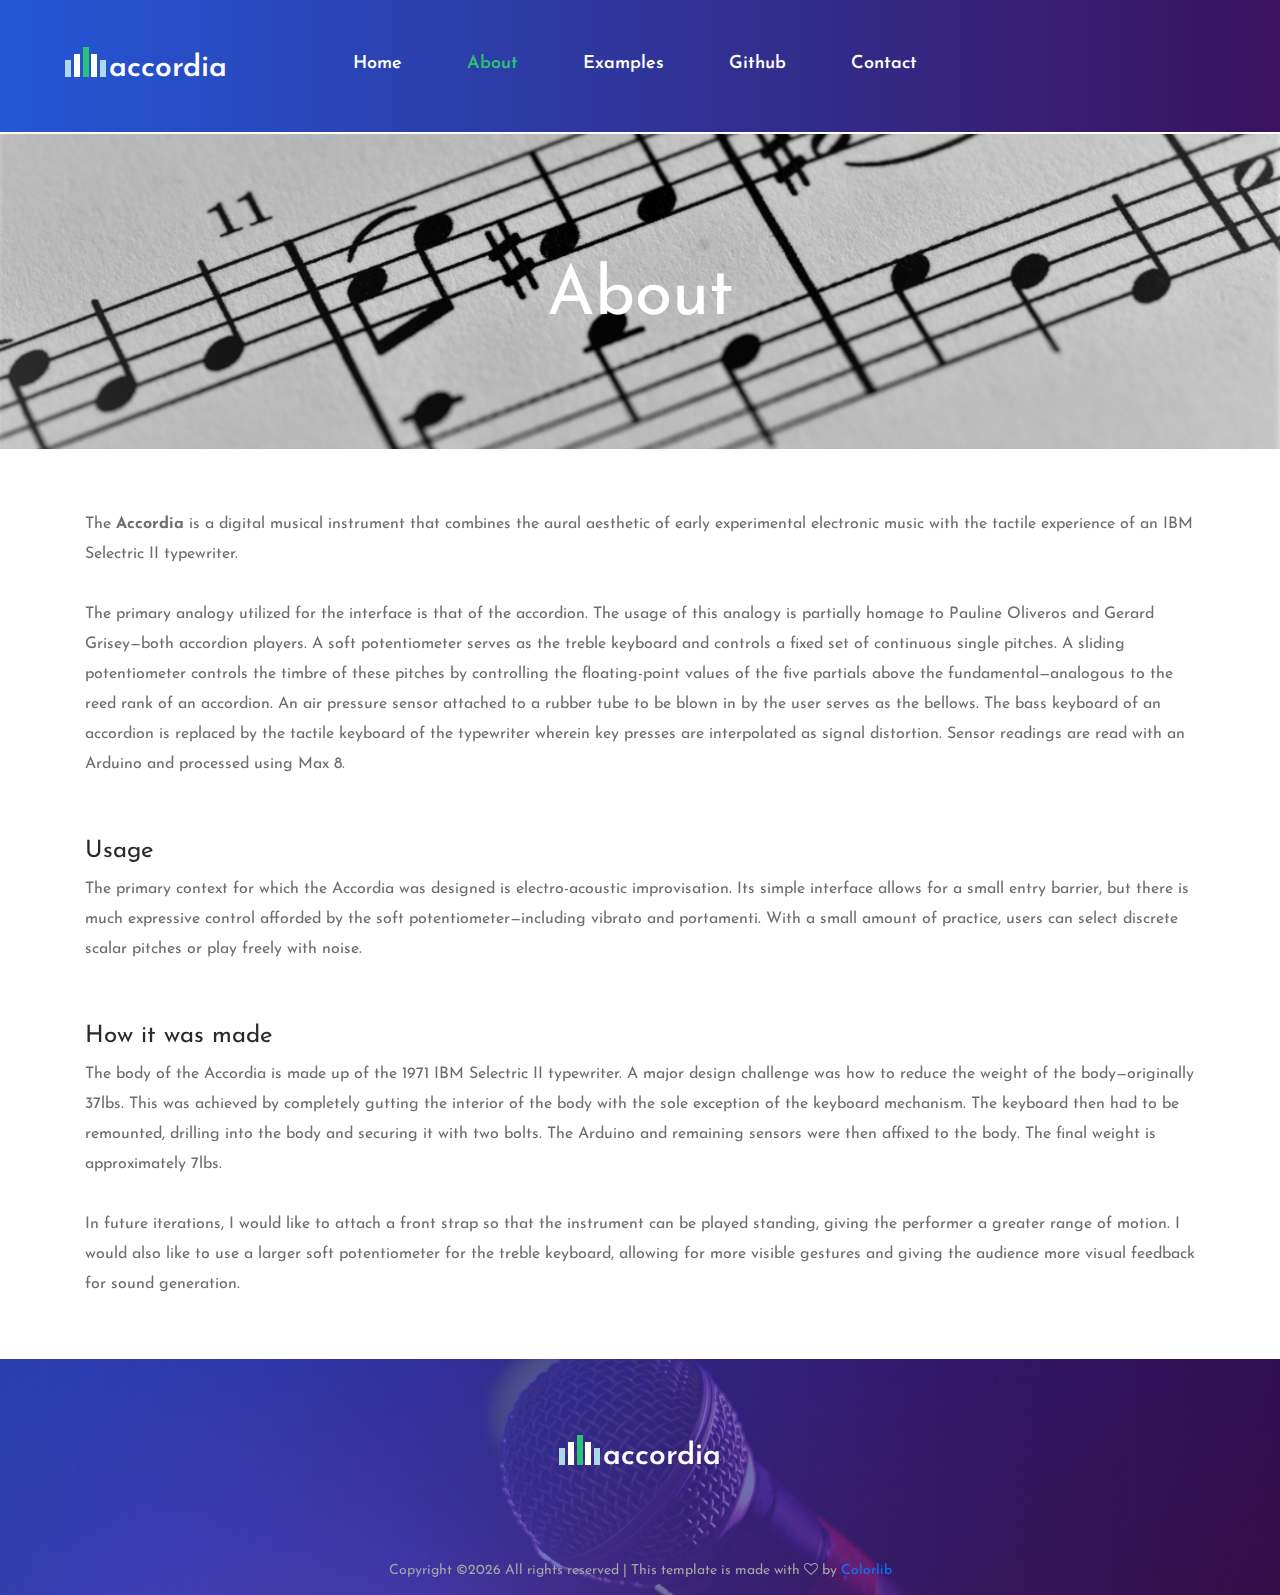
==== docs/about.html @ 92a19fb2 "Added docs" ====
<!DOCTYPE html>
<html lang="en">
<head>
<title>About</title>
<meta charset="utf-8">
<meta http-equiv="X-UA-Compatible" content="IE=edge">
<meta name="description" content="Music template project">
<meta name="viewport" content="width=device-width, initial-scale=1">
<link rel="stylesheet" type="text/css" href="styles/bootstrap-4.1.2/bootstrap.min.css">
<link href="plugins/font-awesome-4.7.0/css/font-awesome.min.css" rel="stylesheet" type="text/css">
<link rel="stylesheet" type="text/css" href="styles/elements.css">
<link rel="stylesheet" type="text/css" href="styles/elements_responsive.css">
</head>
<body>

<div class="super_container">
	
	<!-- Header -->

<header class="header">
	<div class="container">
		<div class="row">
			<div class="col">
				<div class="header_content d-flex flex-row align-items-center justify-content-center">

					<!-- Logo -->
					<div class="logo">
						<a href="#" class="d-flex flex-row align-items-end justify-content-start">
							<span class="logo_bars d-flex flex-row align-items-end justify-content-between"><span></span><span></span><span></span><span></span><span></span></span>
							<span class="logo_text">accordia</span>
						</a>
					</div>

					<!-- Main Navigation -->
					<nav class="main_nav">
						<ul class="d-flex flex-row align-items-center justify-content-start">
							<li><a href="index.html">Home</a></li>
							<li><a style="color: #2ac275;" href="about.html">About</a></li>
							<li><a href="implementation.html">Examples</a></li>
							<li><a href="https://github.com/c-roberts/accordia">Github</a></li>
							<li><a href="contact.html">Contact</a></li>
						</ul>
					</nav>

				</div>
			</div>
		</div>
	</div>
</header>

	<!-- Menu -->

	<div class="menu">
			<div class="menu_container">
				<div class="menu_background"></div>
				<div class="menu_close"><i class="fa fa-times" aria-hidden="true"></i></div>
				<div class="menu_content d-flex flex-column align-items-center justify-content-start">
					<nav class="menu_nav">
						<ul class="d-flex flex-column align-items-center justify-content-start">
							<li><a href="index.html">Home</a></li>
							<li><a href="artists.html">Artists</a></li>
							<li><a href="#">Download Music</a></li>
							<li><a href="blog.html">News</a></li>
							<li><a href="contact.html">Contact</a></li>
						</ul>
					</nav>
				</div>
			</div>
		</div>



	<!-- Home -->

	<div class="home">
		<div class="parallax_background parallax-window" data-parallax="scroll" data-image-src="images/background2.jpg" data-speed="0.8"></div>
		<div class="home_container">
			<div class="container">
				<div class="row">
					<div class="col">
						<div class="home_content text-center">
							<div class="home_title">About</div>
						</div>
					</div>
				</div>
			</div>
		</div>
	</div>

	<!-- Text Area -->

	<div class="elements">
		<div class="container">
			<div id="text-area">
				<p>
				The <b>Accordia</b> is a digital musical instrument that combines the aural aesthetic of 
				early experimental electronic music with the tactile experience of an IBM Selectric II typewriter. 
				<br><br>The primary analogy utilized for the interface is that of the accordion. The usage of 
				this analogy is partially homage to Pauline Oliveros and Gerard Grisey—both accordion players. 
				A soft potentiometer serves as the treble keyboard and controls a fixed set of continuous single
				pitches. A sliding potentiometer controls the timbre of these pitches by controlling the floating-point 
				values of the five partials above the fundamental—analogous to the reed rank of an accordion. An air 
				pressure sensor attached to a rubber tube to be blown in by the user serves as the bellows. The bass 
				keyboard of an accordion is replaced by the tactile keyboard of the typewriter wherein key presses 
				are interpolated as signal distortion. Sensor readings are read with an Arduino and processed using Max 8.
				</p><br><br>
				<h3>Usage</h3>
				<p>The primary context for which the Accordia was designed is electro-acoustic improvisation. 
				Its simple interface allows for a small entry barrier, but there is much expressive control afforded
				by the soft potentiometer—including vibrato and portamenti. With a small amount of practice, users can
				select discrete scalar pitches or play freely with noise. 
				</p><br><br>
				
				<h3>How it was made</h3>
				<p>
				The body of the Accordia is made up of the 1971 IBM Selectric II typewriter.
				A major design challenge was how to reduce the weight of the body—originally 37lbs.
				This was achieved by completely gutting the interior of the body with the sole exception 
				of the keyboard mechanism. The keyboard then had to be remounted, drilling into the body and securing it with two bolts. The Arduino and remaining sensors were then affixed to the body. The final weight is approximately 7lbs.
				<br><br>In future iterations, I would like to attach a front strap so that the instrument can be played standing, 
				giving the performer a greater range of motion. I would also like to use a larger soft potentiometer for the treble keyboard, allowing for more visible gestures and giving the audience more visual feedback for sound generation.

			</p>
			</div>

		</div>
	</div>

	<!-- Footer -->

	<footer class="footer">
		<div class="background_image" style="background-image:url(images/footer.jpg)"></div>
		<div class="footer_content">
			<div class="container">
				<div class="row">
					<div class="col text-center">

						<!-- Logo -->
						<div class="logo">
							<a href="#" class="d-flex flex-row align-items-end justify-content-start">
								<span class="logo_bars d-flex flex-row align-items-end justify-content-between"><span></span><span></span><span></span><span></span><span></span></span>
								<span class="logo_text">accordia</span>
							</a>
						</div>



					</div>
				</div>
			</div>
		</div>
		<div class="footer_bar">
			<div class="container">
				<div class="row">
					<div class="col">
						<div class="copyright text-center"><!-- Link back to Colorlib can't be removed. Template is licensed under CC BY 3.0. -->
Copyright &copy;<script>document.write(new Date().getFullYear());</script> All rights reserved | This template is made with <i class="fa fa-heart-o" aria-hidden="true"></i> by <a href="https://colorlib.com" target="_blank">Colorlib</a>
<!-- Link back to Colorlib can't be removed. Template is licensed under CC BY 3.0. --></div>
					</div>
				</div>
			</div>
		</div>
			
	</footer>
</div>

<script src="js/jquery-3.3.1.min.js"></script>
<script src="styles/bootstrap-4.1.2/popper.js"></script>
<script src="styles/bootstrap-4.1.2/bootstrap.min.js"></script>
<script src="plugins/greensock/TweenMax.min.js"></script>
<script src="plugins/greensock/TimelineMax.min.js"></script>
<script src="plugins/scrollmagic/ScrollMagic.min.js"></script>
<script src="plugins/greensock/animation.gsap.min.js"></script>
<script src="plugins/greensock/ScrollToPlugin.min.js"></script>
<script src="plugins/jPlayer/jquery.jplayer.min.js"></script>
<script src="plugins/jPlayer/jplayer.playlist.min.js"></script>
<script src="plugins/easing/easing.js"></script>
<script src="plugins/progressbar/progressbar.min.js"></script>
<script src="plugins/parallax-js-master/parallax.min.js"></script>
<script src="plugins/scrollTo/jquery.scrollTo.min.js"></script>
<script src="plugins/jquery-circle-progress-1.2.2/circle-progress.js"></script>
<script src="js/elements.js"></script>
</body>
</html>
---- docs/styles/elements.css ----
@charset "utf-8";
/* CSS Document */

/******************************

[Table of Contents]

1. Fonts
2. Body and some general stuff
3. Header
4. Menu
5. Home
6. Elements
	6.1 Buttons
	6.2 Accordions
	6.3 Tabs
	6.4 Loaders
	6.5 Milestones
	6.6 Icon Boxes
7. Footer


******************************/

/***********
1. Fonts
***********/

@import url('https://fonts.googleapis.com/css?family=Josefin+Sans:300,400,600,700');

/*********************************
2. Body and some general stuff
*********************************/

*
{
	margin: 0;
	padding: 0;
	-webkit-font-smoothing: antialiased;
	-webkit-text-shadow: rgba(0,0,0,.01) 0 0 1px;
	text-shadow: rgba(0,0,0,.01) 0 0 1px;
}
body
{
	font-family: 'Josefin Sans', sans-serif;
	font-size: 14px;
	font-weight: 400;
	background: #FFFFFF;
	color: #a5a5a5;
}
div
{
	display: block;
	position: relative;
	-webkit-box-sizing: border-box;
    -moz-box-sizing: border-box;
    box-sizing: border-box;
}
ul
{

}

p
{
	font-family: 'Josefin Sans', sans-serif;
	font-size: 16px;
	line-height: 1.875;
	font-weight: 400;
	color: #6d6d6d;
	-webkit-font-smoothing: antialiased;
	-webkit-text-shadow: rgba(0,0,0,.01) 0 0 1px;
	text-shadow: rgba(0,0,0,.01) 0 0 1px;
}
p a
{
	display: inline;
	position: relative;
	color: inherit;
	border-bottom: solid 1px #ffa07f;
	-webkit-transition: all 200ms ease;
	-moz-transition: all 200ms ease;
	-ms-transition: all 200ms ease;
	-o-transition: all 200ms ease;
	transition: all 200ms ease;
}
p:last-of-type
{
	margin-bottom: 0;
}
a
{
	-webkit-transition: all 200ms ease;
	-moz-transition: all 200ms ease;
	-ms-transition: all 200ms ease;
	-o-transition: all 200ms ease;
	transition: all 200ms ease;
}
a, a:hover, a:visited, a:active, a:link
{
	text-decoration: none;
	-webkit-font-smoothing: antialiased;
	-webkit-text-shadow: rgba(0,0,0,.01) 0 0 1px;
	text-shadow: rgba(0,0,0,.01) 0 0 1px;
}
p a:active
{
	position: relative;
	color: #FF6347;
}
p a:hover
{
	color: #FFFFFF;
	background: #ffa07f;
}
p a:hover::after
{
	opacity: 0.2;
}
::selection
{
	background: rgba(42,194,117,0.9);
	color: #ffffff;
}
p::selection
{
	
}
h1{font-size: 48px;}
h2{font-size: 36px;}
h3{font-size: 24px;}
h4{font-size: 18px;}
h5{font-size: 14px;}
h1, h2, h3, h4, h5, h6
{
	font-family: 'Josefin Sans', sans-serif;
	-webkit-font-smoothing: antialiased;
	-webkit-text-shadow: rgba(0,0,0,.01) 0 0 1px;
	text-shadow: rgba(0,0,0,.01) 0 0 1px;
	line-height: 1.2;
	color: #2a2a2a;
	font-weight: 400;
}
h1::selection, 
h2::selection, 
h3::selection, 
h4::selection, 
h5::selection, 
h6::selection
{
	
}
img
{
	max-width: 100%;
}
button:active
{
	outline: none;
}
.form-control
{
	color: #db5246;
}
section
{
	display: block;
	position: relative;
	box-sizing: border-box;
}
.clear
{
	clear: both;
}
.clearfix::before, .clearfix::after
{
	content: "";
	display: table;
}
.clearfix::after
{
	clear: both;
}
.clearfix
{
	zoom: 1;
}
.float_left
{
	float: left;
}
.float_right
{
	float: right;
}
.trans_200
{
	-webkit-transition: all 200ms ease;
	-moz-transition: all 200ms ease;
	-ms-transition: all 200ms ease;
	-o-transition: all 200ms ease;
	transition: all 200ms ease;
}
.trans_300
{
	-webkit-transition: all 300ms ease;
	-moz-transition: all 300ms ease;
	-ms-transition: all 300ms ease;
	-o-transition: all 300ms ease;
	transition: all 300ms ease;
}
.trans_400
{
	-webkit-transition: all 400ms ease;
	-moz-transition: all 400ms ease;
	-ms-transition: all 400ms ease;
	-o-transition: all 400ms ease;
	transition: all 400ms ease;
}
.trans_500
{
	-webkit-transition: all 500ms ease;
	-moz-transition: all 500ms ease;
	-ms-transition: all 500ms ease;
	-o-transition: all 500ms ease;
	transition: all 500ms ease;
}
.fill_height
{
	height: 100%;
}
.super_container
{
	width: 100%;
	overflow: hidden;
}
.prlx_parent
{
	overflow: hidden;
}
.prlx
{
	height: 130% !important;
}
.parallax-window
{
    min-height: 400px;
    background: transparent;
}
.parallax_background
{
	position: absolute;
	top: 0;
	left: 0;
	width: 100%;
	height: 100%;
}
.background_image
{
	position: absolute;
	top: 0;
	left: 0;
	width: 100%;
	height: 100%;
	background-repeat: no-repeat;
	background-size: cover;
	background-position: center center;
}
.nopadding
{
	padding: 0px !important;
}
.owl-carousel,
.owl-carousel .owl-stage-outer,
.owl-carousel .owl-stage,
.owl-carousel .owl-item
{
	height: 100%;
}
.slide
{
	height: 100%;
}
.container_reset > .container
{
	max-width: 100%;
	padding-left: 0;
	padding-right: 0;
}
.container_reset > .container .row
{
	margin-left: 0;
	margin-right: 0;
}
.container_reset > .container .row > div[class^='col']
{
	padding-left: 0;
	padding-right: 0;
}
.button
{
	position: relative;
	overflow: hidden;
	width: 200px;
    height: 56px;
    border-radius: 22px;
    border: none;
    outline: none;
    cursor: pointer;
    text-align: center;
}
.button::after
{
	display: block;
	position: absolute;
	top: 0;
	left: -100%;
	width: 200%;
	height: 100%;
	background-color: #2ac275;
	background-image: linear-gradient(to right, #2ac275, #cbdc0b, #2ac275);
	background: #2ac275;
	background: linear-gradient(to right, #2ac275, #cbdc0b, #2ac275);
	content: '';
	z-index: 0;
	-webkit-transition: all 400ms ease;
	-moz-transition: all 400ms ease;
	-ms-transition: all 400ms ease;
	-o-transition: all 400ms ease;
	transition: all 400ms ease;
}
.button:hover::after
{
	left: 0;
}
.button a
{
	position: relative;
	font-size: 14px;
    font-weight: 700;
    color: #ffffff;
    text-transform: uppercase;
    z-index: 1;
    line-height: 56px;
}
.button span
{
	position: relative;
	font-size: 14px;
    font-weight: 700;
    color: #ffffff;
    line-height: 56px;
    text-transform: uppercase;
	z-index: 1;
}
.section_title h1
{
	font-size: 60px;
	font-weight: 400;
}

/*********************************
3. Header
*********************************/

.header
{
	position: fixed;
	top: 0;
	left: 0;
	width: 100%;
	background-color: #3b125d;
	background-image: linear-gradient(to right, #2457d7, #3b125d);
	background: #3b125d;
	background: linear-gradient(to right, #2457d7, #3b125d);
	z-index: 100;
}
/*Header gradient bottom border*/
.header::after
{
	position: absolute;
	left: 0;
	bottom: 0;
	width: 100%;
	height: 2px;
	content: '';
	background-color: white;
}
.header_content
{
	width: calc(100% + 30px);
	left: -20px;
	height: 134px;
	-webkit-transition: all 400ms ease;
	-moz-transition: all 400ms ease;
	-ms-transition: all 400ms ease;
	-o-transition: all 400ms ease;
	transition: all 400ms ease;
}
.header.scrolled .header_content
{
	height: 75px;
}
.logo
{
	position: absolute;
	left: 0;
	top: 46%;
	-webkit-transform: translateY(-50%);
	-moz-transform: translateY(-50%);
	-ms-transform: translateY(-50%);
	-o-transform: translateY(-50%);
	transform: translateY(-50%);
}
.logo_bars
{
	width: 41px;
	height: 30px;
}
.logo_bars > span
{
	width: 6px;
}
.logo_bars > span:first-of-type,
.logo_bars > span:last-of-type
{
	height: 17px;
	background: lightblue;
}
.logo_bars > span:nth-child(2),
.logo_bars > span:nth-child(4)
{
	height: 23px;
	background: white;
}
.logo_bars > span:nth-child(3)
{
	height: 30px;
	background: #2ac275;
}
.logo_text
{
	line-height: 0.75;
	font-size: 30px;
	font-weight: 600;
	color: #ffffff;
	margin-left: 3px;
	-webkit-transform: translateY(4px);
	-moz-transform: translateY(4px);
	-ms-transform: translateY(4px);
	-o-transform: translateY(4px);
	transform: translateY(4px);
}
.main_nav
{
	-webkit-transform: translateY(5px);
	-moz-transform: translateY(5px);
	-ms-transform: translateY(5px);
	-o-transform: translateY(5px);
	transform: translateY(5px);
}
.main_nav ul li
{
	position: relative;
	list-style: none;
	margin-bottom: 0px;
}
.main_nav ul li:not(:last-of-type)
{
	margin-right: 65px;
}
.main_nav ul li a
{
	font-size: 18px;
	font-weight: 600;
	color: #ffffff;
}
.main_nav ul li a:hover,
.main_nav ul li.active a
{
	color: #2ac275;
}
.main_nav ul li.active::after
{
	position: absolute;
	left: 50%;
	-webkit-transform: translateX(-50%);
	-moz-transform: translateX(-50%);
	-ms-transform: translateX(-50%);
	-o-transform: translateX(-50%);
	transform: translateX(-50%);
	bottom: -20px;
	width: 14px;
	height: 14px;
	background: #2ac275;
	border-radius: 50%;
	content: '';
	-webkit-transition: all 400ms ease;
	-moz-transition: all 400ms ease;
	-ms-transition: all 400ms ease;
	-o-transition: all 400ms ease;
	transition: all 400ms ease;
}
.header.scrolled .main_nav ul li.active::after
{
	bottom: -10px;
	width: 10px;
	height: 10px;
}
.log_reg
{
	position: absolute;
	top: 44%;
	right: 0;
	flex: 0 0 auto;
}
.header.scrolled .log_reg
{
	top: 50%;
	-webkit-transform: translateY(-50%);
	-moz-transform: translateY(-50%);
	-ms-transform: translateY(-50%);
	-o-transform: translateY(-50%);
	transform: translateY(-50%);
}
.log_reg ul
{
	display: block;
}
.log_reg ul li
{
	position: relative;
}
.log_reg ul li:not(:last-of-type)
{
	padding-right: 18px;
	margin-right: 1px;
}
.log_reg ul li:not(:last-of-type)::after
{
	position: absolute;
	top: 0;
	right: 0;
	content: '/';
	font-size: 18px;
	font-weight: 600;
	color: #ffffff;
	margin-left: 5px;
	margin-right: 5px;
}
.log_reg ul li a
{
	font-size: 18px;
	font-weight: 600;
	color: #ffffff;
}
.log_reg ul li a:hover
{
	color: #2e9e7a;
}


/*********************************
4. Menu
*********************************/

.menu
{
	position: fixed;
	top: 0;
	left: 0;
	width: 100vw;
	height: 100vh;
	z-index: 101;
	visibility: hidden;
	opacity: 0;
	-webkit-transition: all 400ms ease;
	-moz-transition: all 400ms ease;
	-ms-transition: all 400ms ease;
	-o-transition: all 400ms ease;
	transition: all 400ms ease;
}
.menu.active
{
	visibility: visible;
	opacity: 1;
}
.menu_container
{
	width: 100%;
	height: 100%;
}
.menu_background
{
	position: absolute;
	top: 0;
	left: 0;
	width: 100%;
	height: 100%;
	background-color: #3b125d;
	background-image: linear-gradient(to right, #2457d7, #3b125d);
	background: #3b125d;
	background: linear-gradient(to right, #2457d7, #3b125d);
	opacity: 0.95;
}
.menu_close
{
	position: absolute;
	top: 50px;
	right: 50px;
	cursor: pointer;
}
.menu_close i
{
	font-size: 22px;
	color: #ffffff;
}
.menu_content
{
	position: absolute;
	top: 40%;
	-webkit-transform: translateY(-50%);
	-moz-transform: translateY(-50%);
	-ms-transform: translateY(-50%);
	-o-transform: translateY(-50%);
	transform: translateY(-50%);
	left: 0;
	width: 100%;
}
.menu_nav ul li
{
	position: relative;
	display: inline-block;
	
}
.menu_nav ul li::after
{
	display: block;
	position: absolute;
	top: 53%;
	-webkit-transform: translateY(-50%);
	-moz-transform: translateY(-50%);
	-ms-transform: translateY(-50%);
	-o-transform: translateY(-50%);
	transform: translateY(-50%);
	left: 0;
	width: 0;
	height: 3px;
	background: #ffffff;
	content: '';
	z-index: 1;
	-webkit-transition: all 400ms ease;
	-moz-transition: all 400ms ease;
	-ms-transition: all 400ms ease;
	-o-transition: all 400ms ease;
	transition: all 400ms ease;
}
.menu_nav ul li:hover::after
{
	width: 100%;
}
.menu_nav ul li a
{
	font-size: 36px;
	font-weight: 400;
	color: #ffffff;
}

/*********************************
5. Home
*********************************/

.home
{
	height: 449px;
}
.home_container
{
	position: absolute;
	left: 0;
	top: 57.2%;
	width: 100%;
}
.home_title
{
	font-size: 68px;
	font-weight: 400;
	color: #ffffff;
	line-height: 1.2;
}

/*********************************
8. Songs
*********************************/

.songs
{
	background: #ffffff;
	padding-top: 119px;
	padding-bottom: 119px;
}
.songs_title
{
	margin-top: 32px;
}
.songs_title h1
{
	font-size: 48px;
	font-weight: 400;
	color: #2a2a2a;
}
.songs_text
{
	margin-top: 13px;
}
.artist_store
{
	margin-top: 47px;
	padding-left: 2px;
}
.store
{
	width: 91px;
}
.store:not(:last-child)
{
	margin-right: 11px;
}
.songs_container
{
	width: calc(100% + 31px);
}
.song:not(:last-child)
{
	margin-bottom: 18px;
}
.single_player_container
{
	
}
.single_player
{
	width: 100%;
	background: #eef2f6;
	border-radius: 22px;
	padding-left: 23px;
	padding-right: 55px;
}
.single_player_inner
{
	height: 102px;
}
.jp-audio
{
	width: 100%;
}
.time_controls
{
	width: calc(100% - 193px);
	flex: 0 0 auto;
}
.player_controls_box
{
	width: 84px;
	padding-right: 25px;
	flex: 0 0 auto;
}
.player_bars
{
	width: calc(100% - 84px);
}
.player_progress_box
{
	width: calc(100% - 193px);
}
.player_controls > button:not(:last-of-type)
{
	margin-right: 5px;
}
.play_button
{
	width: 100%;
}
.player_button
{
	position: relative;
	width: 27px;
	height: 27px;
	background: transparent;
	border: solid 3px #948585;
	border-radius: 50%;
	outline: none !important;
	cursor: pointer;
	flex: 0 0 auto;
}
.player_button.jp-play
{
	background: #ff1a4b;
	border-color: #ff1a4b;
}
.player_button::after
{
	display: block;
	position: absolute;
}
.jp-play::after
{
	left: 6px;
	top: 3px;
	width: 11px;
	height: 13px;
	content: url(../images/play_small.png);
}
.jp-state-playing .jp-play
{
	background: #ff1a4b;
	border-color: #ff1a4b;
}
.jp-state-playing .jp-play::after
{
	top: 2px !important;
	left: 5px !important;
	content: url(../images/pause_small.png);
	left: 50%;
}
.jp-stop::after
{
	top: 7px;
	left: 7px;
	width: 7px;
	height: 7px;
	background: #948585;
	content: '';
}
.song_info
{
	position: absolute;
	top: -27px;
	left: 0;
}
.jp-artist
{
	font-size: 16px;
	font-weight: 700;
	color: #ffffff;
	text-transform: uppercase;
	margin-top: -1px;
}
.jp-title
{
	font-size: 14px;
	font-weight: 400;
	color: rgba(42,42,42,0.7);
	margin-top: 2px;
}
.jp-progress
{
	width: 100%;
	cursor: pointer;
}
.jp-seek-bar
{
	height: 100%;
	padding-top: 5px;
	padding-bottom: 5px;
	background: transparent;
	margin-bottom: -5px;
}
.jp-seek-bar > div
{
	height: 2px;
	background: #949494;
}
.jp-play-bar
{
	height: 100%;
	background: #2ac275;
	overflow: visible !important;
}
.jp-play-bar > span
{
	position: absolute;
	top: 50%;
	-webkit-transform: translateY(-50%);
	-moz-transform: translateY(-50%);
	-ms-transform: translateY(-50%);
	-o-transform: translateY(-50%);
	transform: translateY(-50%);
	right: -6px;
	width: 12px;
	height: 12px;
	border-radius: 50%;
	background: #2ac275;
}
.jp-current-time
{
	position: absolute;
	bottom: -35px;
	left: 0;
	font-size: 16px;
	font-weight: 400;
	color: #b8b8b8;
}
.jp-duration
{
	position: absolute;
	bottom: -35px;
	right: 0;
	font-size: 16px;
	font-weight: 400;
	color: #b8b8b8;
}
.jp-volume-controls
{
	width: 193px;
	padding-left: 42px;
	flex: 0 0 auto;
}
.jp-volume-controls > div:first-child
{
	
}
.mute_button
{
	position: absolute;
	left: 42px;
	bottom: 19px;
}
.jp-mute
{
	position: relative;
	background: transparent;
	border: none;
	outline: none !important;
	cursor: pointer;
}
.jp-mute::after
{
	display: block;
	position: absolute;
	top: 0;
	left: 0;
	width: 100%;
	height: 100%;
	content: url(../images/mute_off_small.png);
}
.jp-state-muted .jp-mute::after
{
	content: url(../images/mute_on_small.png);
}
.jp-volume-bar
{
	width: 100%;
	padding-top: 5px;
	padding-bottom: 5px;
	background: transparent;
	overflow: hidden;
	cursor: pointer;
}
.jp-volume-bar > div
{
	width: 100%;
	height: 100%;
	height: 2px;
	background: #949494;
}
.jp-volume-bar-value
{
	height: 100%;
	background: #2ac275;
}


/*********************************
6. Elements
*********************************/

.elements
{
	background: #ffffff;
	padding-top: 60px;
	padding-bottom: 60px;
	font-size: 20;
}
.elements_title h1
{
	font-size: 60px;
	font-weight: 400;
	color: #2a2a2a;
}

.elements_title p
{
	font-size: 60px;
	font-weight: 400;
	color: #2a2a2a;
	font-size: 20em;

}

/*********************************
6.1 DEP
*********************************/
.dep ul li a {
	text-decoration: none;
	-webkit-font-smoothing: antialiased;
	-webkit-text-shadow: rgba(0,0,0,.01) 0 0 1px;
	text-shadow: rgba(0,0,0,.01) 0 0 1px;
}
#dep {
	padding-bottom: 30px;
}

.text-area p{
	padding-bottom:0px;
}


/*********************************
7. Footer
*********************************/

.footer
{
	display: block;
	position: relative;
}
.footer_content
{
	padding-top: 76px;
	padding-bottom: 74px;
}
.footer .logo
{
	display: inline-block;
	position: relative;
	left: auto;
	top: auto;
	-webkit-transform: none;
	-moz-transform: none;
	-ms-transform: none;
	-o-transform: none;
	transform: none;
}
.footer_social
{
	margin-top: 58px;
}
.footer_social ul li:not(:last-of-type)
{
	margin-right: 18px;
}
.footer_social ul li
{
	width: 46px;
	height: 46px;
	border-radius: 50%;
	background: #2ac275;
	-webkit-transition: all 200ms ease;
	-moz-transition: all 200ms ease;
	-ms-transition: all 200ms ease;
	-o-transition: all 200ms ease;
	transition: all 200ms ease;
}
.footer_social ul li:hover
{
	background: #eeff2d;
}
.footer_social ul li a
{
	display: block;
	height: 100%;
}
.footer_social ul li a i
{
	font-size: 20px;
	color: #ffffff;
	line-height: 46px;
	-webkit-transition: all 200ms ease;
	-moz-transition: all 200ms ease;
	-ms-transition: all 200ms ease;
	-o-transition: all 200ms ease;
	transition: all 200ms ease;
}
.footer_social ul li:hover a i
{
	color: #2ac275;
}
.copyright
{
	height: 49px;
	line-height: 49px;
}
---- docs/styles/elements_responsive.css ----
@charset "utf-8";
/* CSS Document */

/******************************

[Table of Contents]

1. 1600px
2. 1440px
3. 1280px
4. 1199px
5. 1024px
6. 991px
7. 959px
8. 880px
9. 768px
10. 767px
11. 539px
12. 479px
13. 400px

******************************/

/************
1. 1600px
************/

@media only screen and (max-width: 1600px)
{
	
}

/************
2. 1440px
************/

@media only screen and (max-width: 1440px)
{
	
}

/************
3. 1380px
************/

@media only screen and (max-width: 1380px)
{
	
}

/************
3. 1280px
************/

@media only screen and (max-width: 1280px)
{
	
}

/************
4. 1199px
************/

@media only screen and (max-width: 1199px)
{
	.main_nav ul li:not(:last-of-type)
	{
		margin-right: 40px;
	}
	.nl_col
	{
		margin-top: 40px;
	}
	.newsletter_form_container
	{
		padding-left: 0;
	}
}

/************
4. 1100px
************/

@media only screen and (max-width: 1100px)
{
	
}

/************
5. 1024px
************/

@media only screen and (max-width: 1024px)
{
	
}

/************
6. 991px
************/

@media only screen and (max-width: 991px)
{
	.container_reset > .container
	{
		max-width: 720px;
	}
	.header_content
	{
		width: 100%;
		left: auto;
	}
	.main_nav
	{
		display: none;
	}
	.hamburger
	{
		display: flex !important;
	}
	.tabs_col
	{
		margin-top: 80px;
	}
}

/************
7. 959px
************/

@media only screen and (max-width: 959px)
{
	
}

/************
8. 880px
************/

@media only screen and (max-width: 880px)
{
	
}

/************
9. 768px
************/

@media only screen and (max-width: 768px)
{
	
}

/************
10. 767px
************/

@media only screen and (max-width: 767px)
{
	.elements_title h1
	{
		font-size: 48px;
	}
	.footer_social ul li
	{
		width: 40px;
		height: 40px;
	}
	.footer_social ul li:not(:last-of-type)
	{
		margin-right: 7px;
	}
	.footer_social ul li a i
	{
		font-size: 16px;
		line-height: 40px;
	}
}

/************
11. 575px
************/

@media only screen and (max-width: 575px)
{
	.button
	{
		width: 160px;
		height: 48px;
		border-radius: 17px;
	}
	.button a
	{
		font-size: 12px;
		line-height: 48px;
	}
	.button span
	{
		line-height: 48px;
		font-size: 12px;
	}
	.section_title h1
	{
		font-size: 36px;
	}
	p
	{
		font-size: 14px;
	}
	.header_content
	{
		height: 75px;
	}
	.log_reg
	{
		top: 50%;
		-webkit-transform: translateY(-50%);
		-moz-transform: translateY(-50%);
		-ms-transform: translateY(-50%);
		-o-transform: translateY(-50%);
		transform: translateY(-50%);
	}
	.home
	{
		height: 350px;
	}
	.home_title
	{
		font-size: 36px;
	}
	.menu_close
	{
		right: 30px;
	}
	.log_reg ul li a
	{
		font-size: 16px;
	}
	.menu_nav ul li a
	{
		font-size: 30px;
	}
	.elements_title h1
	{
		font-size: 36px;
	}
	.accordion
	{
		height: 48px;
		font-size: 16px;
		padding-left: 30px;
		border-radius: 17px;
	}
	.tab
	{
		height: 48px;
		font-size: 16px;
		border-radius: 17px;
		line-height: 50px;
		padding-left: 25px;
	}
	.accordion::after
	{
		font-size: 16px;
	}
}

/************
11. 539px
************/

@media only screen and (max-width: 539px)
{
	
}

/************
12. 480px
************/

@media only screen and (max-width: 480px)
{
	
}

/************
13. 479px
************/

@media only screen and (max-width: 479px)
{
	
}

/************
14. 400px
************/

@media only screen and (max-width: 400px)
{
	
}
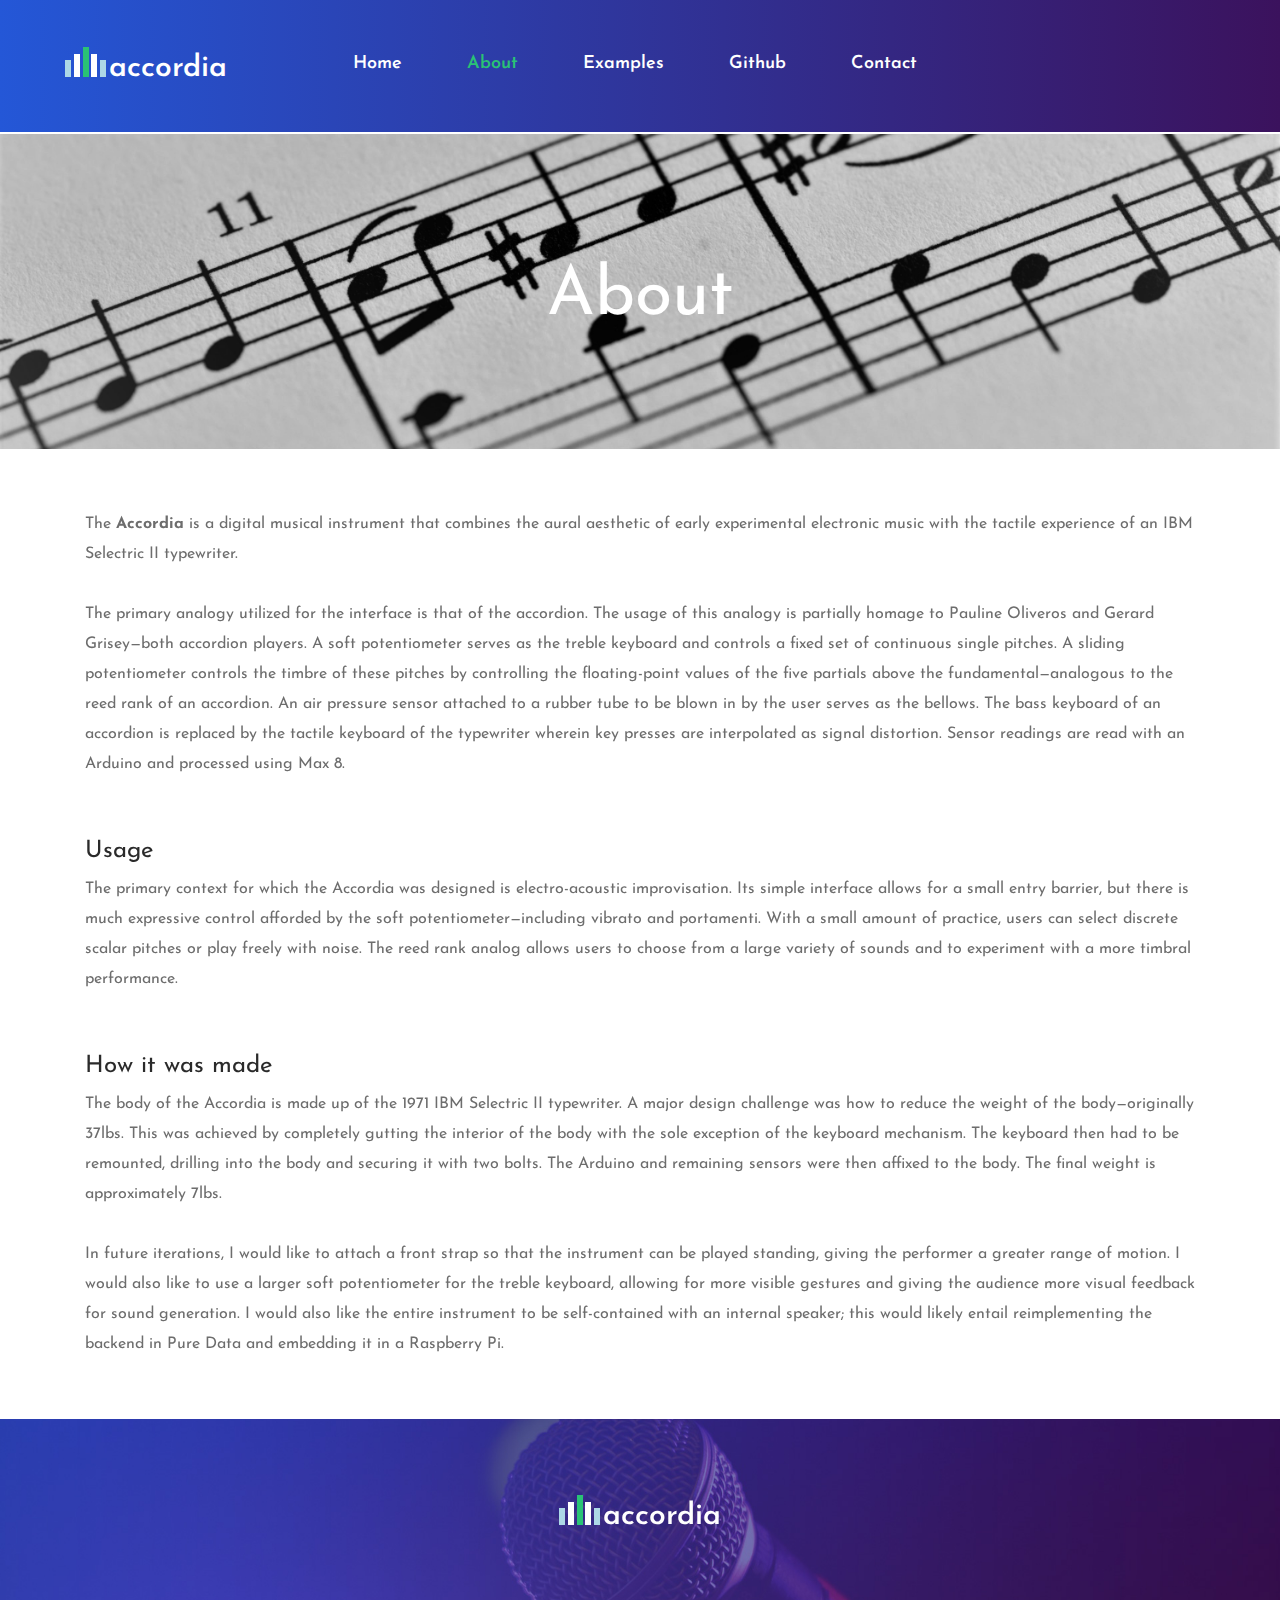
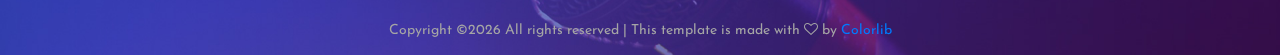
==== commit 6cde55a8: "updated docs" ====
--- a/docs/about.html
+++ b/docs/about.html
@@ -108,7 +108,8 @@
 				<p>The primary context for which the Accordia was designed is electro-acoustic improvisation. 
 				Its simple interface allows for a small entry barrier, but there is much expressive control afforded
 				by the soft potentiometer—including vibrato and portamenti. With a small amount of practice, users can
-				select discrete scalar pitches or play freely with noise. 
+				select discrete scalar pitches or play freely with noise. The reed rank analog allows users to choose from
+				a large variety of sounds and to experiment with a more timbral performance.
 				</p><br><br>
 				
 				<h3>How it was made</h3>
@@ -116,11 +117,19 @@
 				The body of the Accordia is made up of the 1971 IBM Selectric II typewriter.
 				A major design challenge was how to reduce the weight of the body—originally 37lbs.
 				This was achieved by completely gutting the interior of the body with the sole exception 
-				of the keyboard mechanism. The keyboard then had to be remounted, drilling into the body and securing it with two bolts. The Arduino and remaining sensors were then affixed to the body. The final weight is approximately 7lbs.
+				of the keyboard mechanism. The keyboard then had to be remounted, drilling into the body and securing it with two bolts. The Arduino and 
+				remaining sensors were then affixed to the body. The final weight is approximately 7lbs.
 				<br><br>In future iterations, I would like to attach a front strap so that the instrument can be played standing, 
-				giving the performer a greater range of motion. I would also like to use a larger soft potentiometer for the treble keyboard, allowing for more visible gestures and giving the audience more visual feedback for sound generation.
+				giving the performer a greater range of motion. I would also like to use a larger soft potentiometer for the treble keyboard, 
+				allowing for more visible gestures and giving the audience more visual feedback for sound generation. I would also like the entire
+				instrument to be self-contained with an internal speaker; this would likely entail reimplementing the backend in Pure Data and embedding
+				it in a Raspberry Pi.
 
 			</p>
+
+
+
+
 			</div>
 
 		</div>
